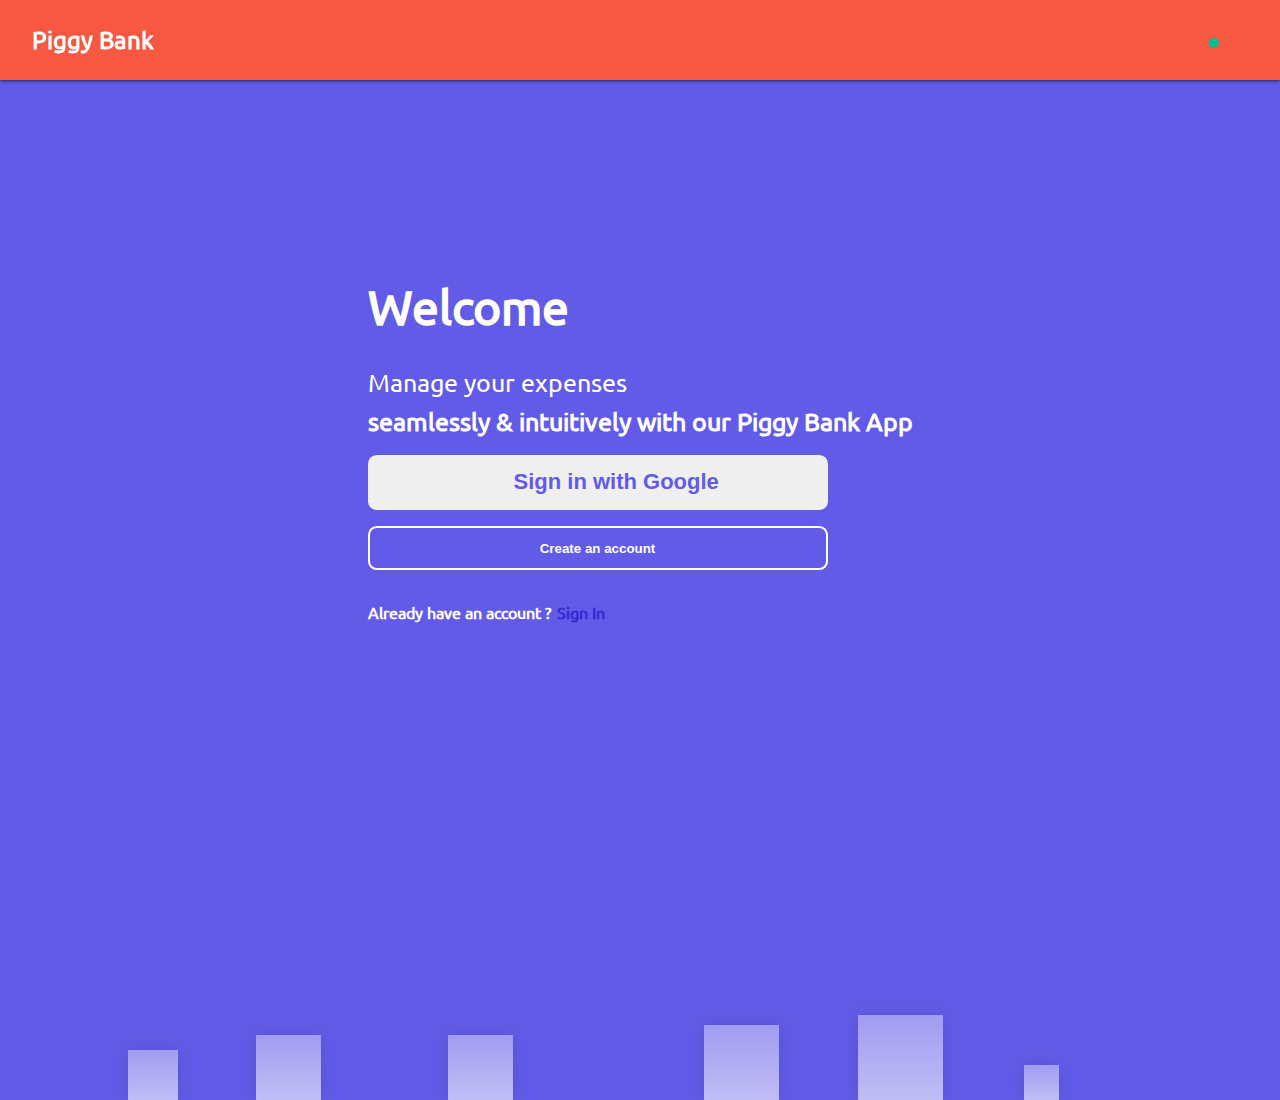
==== index.html @ ff628c9d "Files modified" ====
<!DOCTYPE html>
<html lang="en">

<head>
  <meta charset="UTF-8">
  <meta http-equiv="X-UA-Compatible" content="IE=edge">
  <meta name="viewport" content="width=device-width, initial-scale=1.0">
  <link rel="shortcut icon" href="./img/piggy-bank.svg" type="image/x-icon" />
  <link rel="stylesheet" href="../fontawesome-free-6.2.1-web/css/all.min.css">
  <link rel="stylesheet" href="./css/index.css">
  <script defer src="./js/index.js"></script>
  <title>Piggy Bank | Home Page</title>
</head>

<body>
  <div class="animation-container">
    <span></span>
    <span></span>
    <span></span>
    <span></span>
    <span></span>
    <span></span>
  </div>
<nav class="app-navigation">
  <div class="nav-container container grid">
    <div class="nav-logo">
      <span class="fa fa-piggy-bank"></span>
      <span class="logo-name">Piggy Bank</span>
    </div>

    <div class="notification-container">
      <span class="fas fa-bell notification-icon"></span>
      <button type="button" class="btn">
        <span class="fas fa-bars" id="open-btn"></span>
      </button>
    </div>
  </div>
</nav>

  <main class="App-demo" id="root">
    <div class="app-demo-container">
      <h1 class="demo-title">Welcome</h1>
      <p class="demo-text">
        <span class="light">Manage your expenses</span><br>
        <span class="bold">seamlessly & intuitively with our</span>
        <span class="fa fa-piggy-bank"></span>
        <span class="light-b">Piggy Bank App</span>
      </p>
      <div class="form-container">
        <form action="./sigin.html" faid="form">
          <div class="form-field">
            <button type="button" class="btn google">
              <span class="fab fa-google"></span>
              <span class="btn-text">Sign in with Google</span>
            </button>
          </div>
          <div class="form-field">
            <button type="button" class="btn create">
              <span class="btn-text">Create an account</span>
            </button>
          </div>
        </form>
        <p class="form-label">Already have an account ? <a href="./sigin.html">Sign In</a></p>
      </div>
    </div>
  </main>
</body>

</html>
---- css/index.css ----
@font-face {
  font-family: Ubuntu;
  src: url(../fonts/Ubuntu-Regular.ttf);
}

* {
  padding: 0;
  margin: 0;
  box-sizing: border-box;
  text-decoration: none;
}

:root {
  --container-width-lg: 70%;
  --container-width-xm: 100%;

  --color-primary: linear-gradient(#3127d3, #080624dd, #08053add);
  --color-success: #00bf8e;
  --color-warning: #f7c94b;
  --color-danger: #f75842;
  --color-white: hsl(0 100% 100%);
}

body {
  height: 100vh;
  background: #625be7;
  font-family: Ubuntu;
  position: relative;
  overflow: hidden;
}

.container {
  width: var(--container-width-lg);
  margin: 0 auto;
}

.grid {
  max-width: var(--container-width-xl);
  display: grid;
  grid-template-columns: 100%;
  grid-column-gap: 2rem;
  width: calc(100% - 1rem);
}

.App-demo {
  height: 100%;
  padding: 1rem;
  display: flex;
  flex-direction: column;
  justify-content: center;
  align-items: center;
}

/* NAV STYLING */
nav.app-navigation {
  height: 5rem;
  position: fixed;
  top: 0;
  width: 100%;
  background: var(--color-danger);
  box-shadow: 0 0 4px hsla(0 0% 0% / 2);
  z-index: 1;
}

.nav-container {
  height: 100%;
  width: 100%;
  padding: 1rem;
  display: flex;
  justify-content: space-between;
  align-items: center;
}

.nav-container .nav-logo {
  display: flex;
  justify-content: center;
  flex-shrink: 0;
  align-items: center;
  height: 100%;
  color: var(--color-white);
}

.nav-logo span.fa {
  font-size: 2.5em;
  color: #11cdd1;
  display: inline-block;
  text-shadow: 0 0 10px #000000;
}

.nav-logo span.logo-name {
  font-size: 1.5em;
  margin-left: 1rem;
  font-weight: 600;
}

.nav-container .notification-container {
  display: flex;
  align-items: center;
  margin-right: 1rem;
  gap: 2rem;
}

.notification-container span.notification-icon {
  font-size: 1.65em;
  position: relative;
  color: #eeee;
}

.notification-container span.notification-icon::after {
  content: "";
  position: absolute;
  top: -2px;
  right: -3px;
  height: 10px;
  width: 10px;
  border-radius: 50%;
  background: var(--color-success);
}

.notification-container button.btn {
  background: none;
  outline: none;
  border: none;
  font-size: 2em;
  cursor: pointer;
  font-weight: 600;
  color: var(--color-white);
}

/* MANI STYLING */

h1.demo-title {
  font-size: 2.5em;
  font-weight: 700;
  margin-bottom: 2rem;
  color: var(--color-white);
}

p.demo-text {
  margin-bottom: 1rem;
  word-wrap: break-word;
  color: var(--color-white);
  font-size: 1.4em;
}

p.demo-text span.bold {
  font-weight: 600;
}

p.demo-text span.light-b {
  font-weight: 600;
}

p.demo-text span.fa-piggy-bank {
  color: #f75842;
  font-size: 1.3em;
  text-shadow: 0 0 10px hsla(0 0% 0%);
}

.form-field button {
  width: 100%;
  padding: 0.95em 0;
  border-radius: 0.55rem;
  outline: none;
  border: none;
  font-weight: 700;
  margin-bottom: 1rem;
}

.form-field button.google {
  display: flex;
  align-items: center;
  text-align: center;
  gap: 4.5rem;
  color: #625be7;
  transition: all 400ms ease;
  border: 2px solid transparent;
}

.form-field button.create {
  background: transparent;
  border: 2px solid var(--color-white);
  color: var(--color-white);
  transition: all 400ms ease;
}

.form-field button>span.fab {
  font-size: 1.8em;
  margin-left: 4.5rem;
}

.form-container p.form-label {
  margin-top: 1rem;
  color: var(--color-white);
  font-weight: 600;
}

.form-container p.form-label>a {
  color: #3127d3;
  transition: all 500ms ease;
  margin-left: 2px;
}

.form-container p.form-label>a:hover {
  text-decoration: underline;
}

.form-container p.form-label>a:active {
  color: #f75842;
  text-decoration: underline;
}

@media screen and (max-width:375px) {
  .form-container {
    width: 350px
  }
}

@media screen and (min-width:376px) {
  .form-container {
    width: 360px
  }
}

@media screen and (min-width:768px) {
  h1.demo-title {
    font-size: 3em;
  }

  p.demo-text {
    font-size: 1.55em;
  }

  .form-container {
    width: 460px
  }

  .form-field button.google:hover {
    border-color: var(--color-white);
    background: transparent;
    color: var(--color-white);
  }

  .form-field button.create:hover {
    background: var(--color-white);
    border: 2px solid transparent;
    color: #625be7;
  }

  .form-field button.google>span.btn-text {
    font-size: 1.65em;
  }
}


.animation-container {
  display: flex;
  width: 100%;
  justify-content: space-between;
}

.animation-container span {
  display: block;
  position: absolute;
  bottom: -200px;
  height: 40px;
  width: 40px;
  background: linear-gradient(rgba(255, 255, 255, 0.4), rgba(255, 255, 255, 0.6));
  -webkit-backdrop-filter: blur(20px);
  backdrop-filter: blur(20px);
  box-shadow: 0 0 15px 0 rgba(0, 0, 0, 0.1);
  animation: bubbles 15s infinite linear;
  overflow: hidden;
}

.animation-container span::before {
  position: absolute;
  content: '';
  top: 0;
  bottom: 0;
  width: 40px;
  height: 100%;
  transform: skew(45deg) translateX(150px);
  background: rgba(0, 0, 0, 0.1);
  animation: Mirror 2s linear infinite;
}

@keyframes Mirror {
  100% {
    transform: translateX(-450px);
  }
}

.animation-container span:nth-child(1) {
  left: 10%;
  height: 50px;
  width: 50px;
  animation-delay: 0.4s;
}

.animation-container span:nth-child(2) {
  left: 20%;
  height: 65px;
  width: 65px;
  animation-delay: 0.6s;
}

.animation-container span:nth-child(3) {
  left: 35%;
  height: 65px;
  width: 65px;
  animation-delay: 0.1s;
}

.animation-container span:nth-child(4) {
  left: 55%;
  height: 75px;
  width: 75px;
  animation-delay: 0.9s;
}

.animation-container span:nth-child(5) {
  left: 67%;
  height: 85px;
  width: 85px;
  animation-delay: 0.3s;
}

.animation-container span:nth-child(6) {
  left: 80%;
  height: 35px;
  width: 35px;
  animation-delay: 0.55s;
}

@keyframes bubbles {
  0% {
    transform: translateY(0) rotate(0);
    opacity: 1;
    border-radius: 0;
  }

  10% {
    opacity: 1;
    border-radius: 0;
  }

  25% {
    opacity: 1;
    border-radius: 20%;
  }

  100% {
    transform: translateY(-120vh) rotate(720deg);
    opacity: 0;
    border-radius: 50%;
  }
}

animation-container span:nth-child(1):before {
  animation-delay: 2.5s;
}

animation-container span:nth-child(2):before {
  animation-delay: 3.51s;
}

animation-container span:nth-child(3)::before {
  animation-delay: 4.3s;
}

animation-container span:nth-child(4)::before {
  animation-delay: 4.5s;
}

animation-container span:nth-child(5)::before {
  animation-delay: 1s;
}

animation-container span:nth-child(6)::before {
  animation-delay: 1s;
}
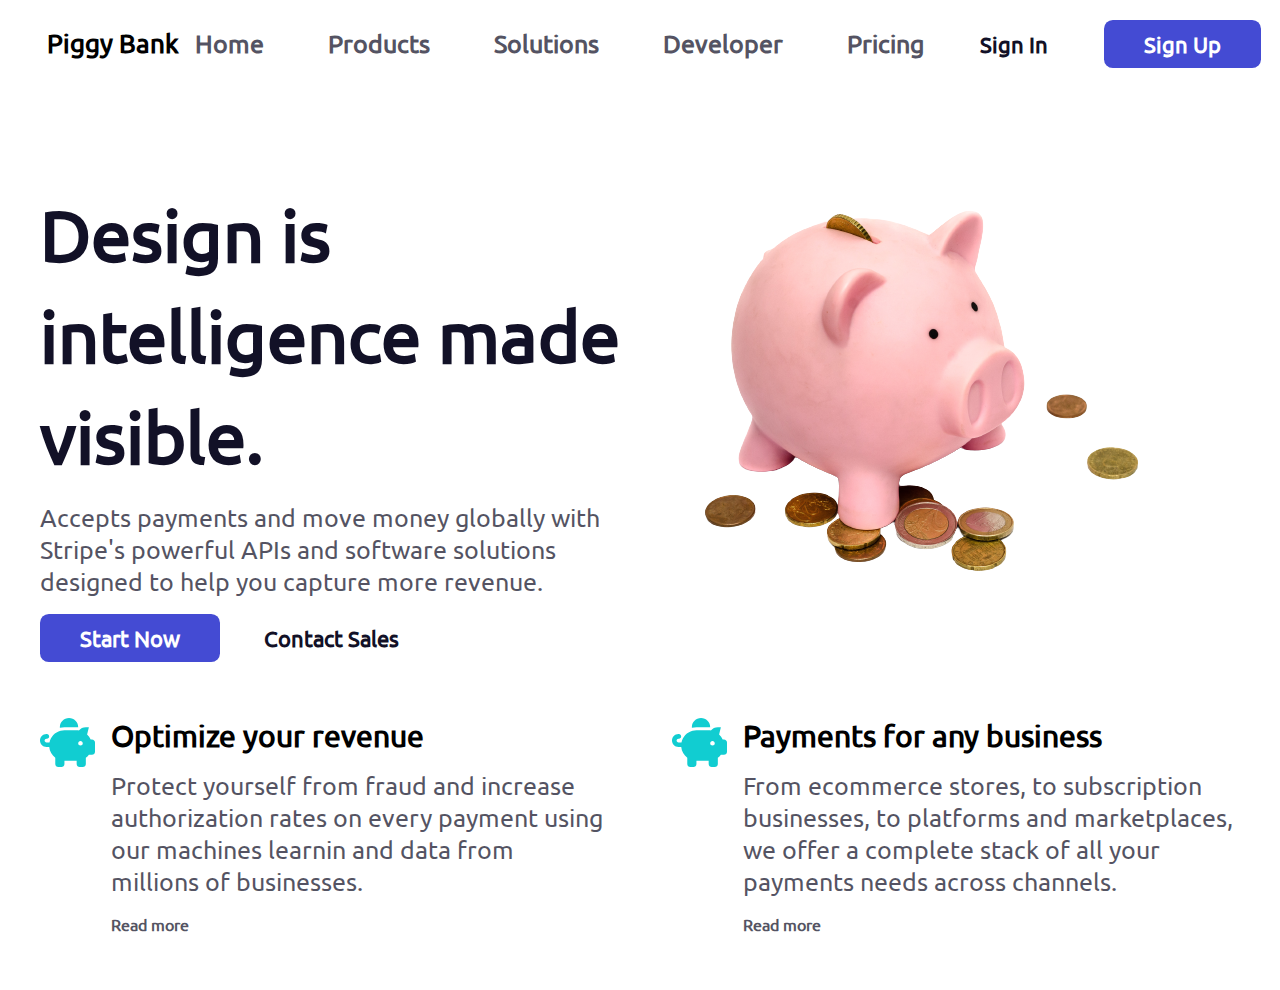
==== commit 26ee9126: "Piggy-01.png image file added and other files modified" ====
--- a/index.html
+++ b/index.html
@@ -2,68 +2,121 @@
 <html lang="en">
 
 <head>
-  <meta charset="UTF-8">
-  <meta http-equiv="X-UA-Compatible" content="IE=edge">
-  <meta name="viewport" content="width=device-width, initial-scale=1.0">
-  <link rel="shortcut icon" href="./img/piggy-bank.svg" type="image/x-icon" />
-  <link rel="stylesheet" href="../fontawesome-free-6.2.1-web/css/all.min.css">
-  <link rel="stylesheet" href="./css/index.css">
-  <script defer src="./js/index.js"></script>
-  <title>Piggy Bank | Home Page</title>
+	<meta charset="UTF-8">
+	<meta http-equiv="X-UA-Compatible" content="IE=edge">
+	<meta name="viewport" content="width=device-width, initial-scale=1.0">
+	<link rel="shortcut icon" href="./img/piggy-bank.svg" type="image/x-icon" />
+	<!--<script src="https://kit.fontawesome.com/643f8e5097.js" crossorigin="anonymous"></script>-->
+	<link rel="stylesheet" href="../fontawesome-free-6.2.1-web/css/all.min.css">
+	<link rel="stylesheet" href="./css/index.css">
+	<script defer type="module" src="./js/index.js"></script>
+	<title>Piggy Bank | Home Page</title>
 </head>
 
 <body>
-  <div class="animation-container">
-    <span></span>
-    <span></span>
-    <span></span>
-    <span></span>
-    <span></span>
-    <span></span>
-  </div>
-<nav class="app-navigation">
-  <div class="nav-container container grid">
-    <div class="nav-logo">
-      <span class="fa fa-piggy-bank"></span>
-      <span class="logo-name">Piggy Bank</span>
-    </div>
 
-    <div class="notification-container">
-      <span class="fas fa-bell notification-icon"></span>
-      <button type="button" class="btn">
-        <span class="fas fa-bars" id="open-btn"></span>
-      </button>
-    </div>
-  </div>
-</nav>
+	<section class="section-hero">
+		<nav class="app-navigation">
+			<div class="nav-container container">
+				<a class="nav-logo">
+					<span class="fa fa-piggy-bank"></span>
+					<span class="logo-name">Piggy Bank</span>
+				</a>
+				<div class="nav-menu-container">
+					<ul class="nav-menu" id="menu" aria-labelledby="menu">
+						<li class="nav-item">
+							<a href="#" class="nav-link active-link dropBtn">
+								<span class="link-name">Home</span>
+							</a>
+						</li>
+						<li class="nav-item">
+							<a href="#" class="nav-link">
+								<span class="link-name">Products</span>
+							</a>
+						</li>
+						<li class="nav-item">
+							<a href="#" class="nav-link">
+								<span class="link-name">Solutions</span>
+							</a>
+						</li>
+						<li class="nav-item">
+							<a href="#" class="nav-link">
+								<span class="link-name">Developer</span>
+							</a>
+						</li>
+						<li class="nav-item">
+							<a href="#" class="nav-link dropBtn">
+								<span class="link-name">Pricing</span>
+							</a>
+						</li>
+					</ul>
+					<span class="fas fa-xmark close-icon"></span>
+				</div>
+				<div class="nav-action">
+					<a href="./signIn.html" class="btn sign">Sign In</a>
+					<a href="signup.html" class="btn btn-primary">Sign Up</a>
+					<div class="notification-container">
+						<span class="fas fa-bars" id="open-btn"></span>
+					</div>
+				</div>
+			</div>
+		</nav>
 
-  <main class="App-demo" id="root">
-    <div class="app-demo-container">
-      <h1 class="demo-title">Welcome</h1>
-      <p class="demo-text">
-        <span class="light">Manage your expenses</span><br>
-        <span class="bold">seamlessly & intuitively with our</span>
-        <span class="fa fa-piggy-bank"></span>
-        <span class="light-b">Piggy Bank App</span>
-      </p>
-      <div class="form-container">
-        <form action="./sigin.html" faid="form">
-          <div class="form-field">
-            <button type="button" class="btn google">
-              <span class="fab fa-google"></span>
-              <span class="btn-text">Sign in with Google</span>
-            </button>
-          </div>
-          <div class="form-field">
-            <button type="button" class="btn create">
-              <span class="btn-text">Create an account</span>
-            </button>
-          </div>
-        </form>
-        <p class="form-label">Already have an account ? <a href="./sigin.html">Sign In</a></p>
-      </div>
-    </div>
-  </main>
+		<div class="container">
+			<div class="hero-container">
+				<div class="hero-content">
+					<h1 class="heading">
+						Design is intelligence made visible.
+					</h1>
+					<p class="paragraph">
+						Accepts payments and move money globally with Stripe's powerful APIs and software solutions designed to help
+						you capture more revenue.
+					</p>
+					<a href="#" class="btn btn-primary">Start Now</a>
+					<a href="#" class="btn btn-outline">Contact Sales</a>
+				</div>
+				<div class="hero-image">
+					<img src="./img/piggy-01.png" alt="piggy image">
+				</div>
+			</div>
+		</div>
+	</section>
+
+	<section id="features">
+		<div class="container">
+			<div class="features-container">
+				<div class="features-item">
+					<div>
+						<img src="./img/piggy-bank.svg" alt="image">
+					</div>
+					<div class="features-item-content">
+						<h3 class="features-item-heading">
+							Optimize your revenue
+						</h3>
+						<p class="paragraph">
+							Protect yourself from fraud and increase authorization rates on every payment using our machines learnin
+							and data from millions of businesses.
+						</p>
+						<a href="#" class="btn-secondary">Read more</a>
+					</div>
+				</div>
+				<div class="features-item">
+					<div>
+						<img src="./img/piggy-bank.svg" alt="image">
+					</div>
+					<div class="features-item-content">
+						<h3 class="features-item-heading">Payments for any business</h3>
+						<p class="paragraph">
+							From ecommerce stores, to subscription businesses, to platforms and marketplaces, we offer a complete
+							stack of all your payments needs across channels.
+						</p>
+						<a href="#" class="btn-secondary">Read more</a>
+					</div>
+				</div>
+			</div>
+		</div>
+	</section>
+
 </body>
 
 </html>
--- a/css/index.css
+++ b/css/index.css
@@ -8,375 +8,292 @@
   margin: 0;
   box-sizing: border-box;
   text-decoration: none;
+  list-style: none;
 }
 
 :root {
-  --container-width-lg: 70%;
+  --container-width-lg: 130rem;
+  --container-width-md: 60%;
   --container-width-xm: 100%;
-
-  --color-primary: linear-gradient(#3127d3, #080624dd, #08053add);
-  --color-success: #00bf8e;
+  --navigation-height: 5.5rem;
+  --color-primary: #444BD3;
+  --color-secondary: #4E8AF4;
   --color-warning: #f7c94b;
   --color-danger: #f75842;
+  --text-primary: #121127;
+  --text-secondary: rgba(18, 17, 39, 0.72);
   --color-white: hsl(0 100% 100%);
 }
 
 body {
   height: 100vh;
-  background: #625be7;
   font-family: Ubuntu;
   position: relative;
-  overflow: hidden;
 }
 
 .container {
-  width: var(--container-width-lg);
+  max-width: var(--container-width-lg);
   margin: 0 auto;
-}
-
-.grid {
-  max-width: var(--container-width-xl);
+  padding: 0 2.5rem;
+}
+
+.btn {
+  padding: 0.65rem 2.5rem;
+  display: inline-flex;
+  border-radius: 0.55rem;
+  font-size: 1.35em;
+  font-weight: 700;
+}
+
+.btn-primary {
+  background: var(--color-primary);
+  color: var(--color-white);
+}
+
+.btn-outline {
+  color: var(--text-primary);
+}
+
+.btn-secondary {
+  font-weight: 600;
+  color: var(--text-secondary);
+}
+
+.app-navigation {
+  height: var(--navigation-height);
+  padding: auto;
+}
+
+.nav-container {
+  display: flex;
+  align-items: center;
+  justify-content: space-between;
+  height: 100%;
+}
+
+.nav-container a.nav-logo {
+  display: inline-flex;
+  align-items: center;
+  flex-shrink: 0;
+  gap: 7px;
+}
+
+.nav-container a.nav-logo span {
+  font-size: 1.65em;
+  font-weight: 800;
+}
+
+.nav-container a.nav-logo>span.fa {
+  color: #444BD3;
+  font-size: 2.5em;
+}
+
+.nav-action {
+  display: flex;
+  align-items: center;
+  flex-shrink: 0;
+  gap: 1rem;
+}
+
+a.sign {
+  color: var(--text-primary);
+}
+
+.nav-action .notification-container {
+  display: flex;
+  gap: 1rem;
+  flex-shrink: 0;
+}
+
+.notification-container span#open-btn,
+.nav-menu-container span.close-icon {
+  display: none;
+}
+
+ul.nav-menu {
+  display: flex;
+  align-items: center;
+  gap: 2rem;
+}
+
+li.nav-item {
+  display: inline-flex;
+  margin: 0 1rem;
+}
+
+li.nav-item a.nav-link {
+  color: var(--text-secondary);
+  font-size: 1.55em;
+  font-weight: 800;
+}
+
+/* Hero Stylings */
+.hero-container {
+  margin-top: 6rem;
   display: grid;
-  grid-template-columns: 100%;
-  grid-column-gap: 2rem;
-  width: calc(100% - 1rem);
-}
-
-.App-demo {
-  height: 100%;
-  padding: 1rem;
-  display: flex;
-  flex-direction: column;
-  justify-content: center;
-  align-items: center;
-}
-
-/* NAV STYLING */
-nav.app-navigation {
-  height: 5rem;
-  position: fixed;
-  top: 0;
-  width: 100%;
-  background: var(--color-danger);
-  box-shadow: 0 0 4px hsla(0 0% 0% / 2);
-  z-index: 1;
-}
-
-.nav-container {
+  grid-template-columns: repeat(auto-fit, minmax(30rem, 1fr));
+  align-items: center;
+  gap: 1.5rem;
+}
+
+.heading {
+  font-size: 4.5rem;
+  font-weight: 700;
+  line-height: 6.3rem;
+  color: var(--text-primary);
+}
+
+.paragraph {
+  font-size: 1.55rem;
+  color: var(--text-secondary);
+  padding: 1rem 0;
+}
+
+.hero-image {
   height: 100%;
   width: 100%;
-  padding: 1rem;
-  display: flex;
-  justify-content: space-between;
-  align-items: center;
-}
-
-.nav-container .nav-logo {
-  display: flex;
-  justify-content: center;
-  flex-shrink: 0;
-  align-items: center;
-  height: 100%;
+}
+
+.features-container {
+  padding: 3.5rem 0;
+  display: grid;
+  grid-template-columns: repeat(auto-fit, minmax(20rem, 1fr));
+  gap: 4rem;
+}
+
+.features-item {
+  display: grid;
+  grid-template-columns: 1fr 9fr;
+  gap: 1rem;
+}
+
+.features-item h3 {
+  font-size: 1.85em;
+  font-weight: 600;
+}
+
+.nav-menu-container span.close-icon {
+  position: absolute;
+  top: 20px;
   color: var(--color-white);
-}
-
-.nav-logo span.fa {
-  font-size: 2.5em;
-  color: #11cdd1;
-  display: inline-block;
-  text-shadow: 0 0 10px #000000;
-}
-
-.nav-logo span.logo-name {
-  font-size: 1.5em;
-  margin-left: 1rem;
-  font-weight: 600;
-}
-
-.nav-container .notification-container {
-  display: flex;
-  align-items: center;
-  margin-right: 1rem;
-  gap: 2rem;
-}
-
-.notification-container span.notification-icon {
-  font-size: 1.65em;
-  position: relative;
-  color: #eeee;
-}
-
-.notification-container span.notification-icon::after {
-  content: "";
-  position: absolute;
-  top: -2px;
-  right: -3px;
-  height: 10px;
-  width: 10px;
-  border-radius: 50%;
-  background: var(--color-success);
-}
-
-.notification-container button.btn {
-  background: none;
-  outline: none;
-  border: none;
-  font-size: 2em;
-  cursor: pointer;
-  font-weight: 600;
-  color: var(--color-white);
-}
-
-/* MANI STYLING */
-
-h1.demo-title {
-  font-size: 2.5em;
-  font-weight: 700;
-  margin-bottom: 2rem;
-  color: var(--color-white);
-}
-
-p.demo-text {
-  margin-bottom: 1rem;
-  word-wrap: break-word;
-  color: var(--color-white);
-  font-size: 1.4em;
-}
-
-p.demo-text span.bold {
-  font-weight: 600;
-}
-
-p.demo-text span.light-b {
-  font-weight: 600;
-}
-
-p.demo-text span.fa-piggy-bank {
-  color: #f75842;
-  font-size: 1.3em;
-  text-shadow: 0 0 10px hsla(0 0% 0%);
-}
-
-.form-field button {
-  width: 100%;
-  padding: 0.95em 0;
-  border-radius: 0.55rem;
-  outline: none;
-  border: none;
-  font-weight: 700;
-  margin-bottom: 1rem;
-}
-
-.form-field button.google {
-  display: flex;
-  align-items: center;
-  text-align: center;
-  gap: 4.5rem;
-  color: #625be7;
-  transition: all 400ms ease;
-  border: 2px solid transparent;
-}
-
-.form-field button.create {
-  background: transparent;
-  border: 2px solid var(--color-white);
-  color: var(--color-white);
-  transition: all 400ms ease;
-}
-
-.form-field button>span.fab {
-  font-size: 1.8em;
-  margin-left: 4.5rem;
-}
-
-.form-container p.form-label {
-  margin-top: 1rem;
-  color: var(--color-white);
-  font-weight: 600;
-}
-
-.form-container p.form-label>a {
-  color: #3127d3;
-  transition: all 500ms ease;
-  margin-left: 2px;
-}
-
-.form-container p.form-label>a:hover {
-  text-decoration: underline;
-}
-
-.form-container p.form-label>a:active {
-  color: #f75842;
-  text-decoration: underline;
-}
-
-@media screen and (max-width:375px) {
-  .form-container {
-    width: 350px
-  }
-}
-
-@media screen and (min-width:376px) {
-  .form-container {
-    width: 360px
-  }
-}
-
-@media screen and (min-width:768px) {
-  h1.demo-title {
-    font-size: 3em;
-  }
-
-  p.demo-text {
+  right: 30px;
+}
+
+@media screen and (max-width:870px) {
+
+  .notification-container span#open-btn,
+  .nav-menu-container span.close-icon {
+    display: block;
+    font-size: 2.4em;
+    cursor: pointer;
+  }
+
+  .nav-menu-container {
+    position: fixed;
+    padding: 45px 10px;
+    top: 0;
+    left: -100%;
+    height: 100%;
+    width: 50%;
+    background: var(--text-primary);
+    transition: all 600ms ease;
+    overflow: hidden;
+  }
+
+  .nav-menu-container.active {
+    left: 0;
+    transition: all 600ms ease;
+  }
+
+  ul.nav-menu {
+    flex-direction: column;
+    align-items: flex-start;
+  }
+
+  .nav-menu-container.active li.nav-item {
+    opacity: 1;
+    margin-left: 30px;
+  }
+
+  li.nav-item {
+    display: block;
+    margin-top: 4rem;
+    text-align: center;
+    opacity: 0;
+    margin-left: 300px;
+    position: relative;
+    transition: all 600ms ease;
+  }
+
+  .nav-menu-container.active li.nav-item:nth-child(1) {
+    transition-delay: 1s;
+  }
+
+  .nav-menu-container.active li.nav-item:nth-child(2) {
+    transition-delay: 1.5s;
+  }
+
+  .nav-menu-container.active li.nav-item:nth-child(3) {
+    transition-delay: 2s;
+  }
+
+  .nav-menu-container.active li.nav-item:nth-child(4) {
+    transition-delay: 2.5s;
+  }
+
+  .nav-menu-container.active li.nav-item:nth-child(5) {
+    transition-delay: 3s;
+  }
+
+  li.nav-item::after {
+    position: absolute;
+    content: "";
+    top: 24px;
+    left: -100%;
+    right: 100%;
+    width: 0;
+    height: 0.25rem;
+    background: var(--color-danger);
+    transition: all 600ms ease;
+  }
+
+  li.nav-item:hover::after {
+    width: 100%;
+    left: 0;
+  }
+
+  li.nav-item a.nav-link {
+    color: var(--color-white);
     font-size: 1.55em;
-  }
-
-  .form-container {
-    width: 460px
-  }
-
-  .form-field button.google:hover {
-    border-color: var(--color-white);
-    background: transparent;
-    color: var(--color-white);
-  }
-
-  .form-field button.create:hover {
-    background: var(--color-white);
-    border: 2px solid transparent;
-    color: #625be7;
-  }
-
-  .form-field button.google>span.btn-text {
-    font-size: 1.65em;
-  }
-}
-
-
-.animation-container {
-  display: flex;
-  width: 100%;
-  justify-content: space-between;
-}
-
-.animation-container span {
-  display: block;
-  position: absolute;
-  bottom: -200px;
-  height: 40px;
-  width: 40px;
-  background: linear-gradient(rgba(255, 255, 255, 0.4), rgba(255, 255, 255, 0.6));
-  -webkit-backdrop-filter: blur(20px);
-  backdrop-filter: blur(20px);
-  box-shadow: 0 0 15px 0 rgba(0, 0, 0, 0.1);
-  animation: bubbles 15s infinite linear;
-  overflow: hidden;
-}
-
-.animation-container span::before {
-  position: absolute;
-  content: '';
-  top: 0;
-  bottom: 0;
-  width: 40px;
-  height: 100%;
-  transform: skew(45deg) translateX(150px);
-  background: rgba(0, 0, 0, 0.1);
-  animation: Mirror 2s linear infinite;
-}
-
-@keyframes Mirror {
-  100% {
-    transform: translateX(-450px);
-  }
-}
-
-.animation-container span:nth-child(1) {
-  left: 10%;
-  height: 50px;
-  width: 50px;
-  animation-delay: 0.4s;
-}
-
-.animation-container span:nth-child(2) {
-  left: 20%;
-  height: 65px;
-  width: 65px;
-  animation-delay: 0.6s;
-}
-
-.animation-container span:nth-child(3) {
-  left: 35%;
-  height: 65px;
-  width: 65px;
-  animation-delay: 0.1s;
-}
-
-.animation-container span:nth-child(4) {
-  left: 55%;
-  height: 75px;
-  width: 75px;
-  animation-delay: 0.9s;
-}
-
-.animation-container span:nth-child(5) {
-  left: 67%;
-  height: 85px;
-  width: 85px;
-  animation-delay: 0.3s;
-}
-
-.animation-container span:nth-child(6) {
-  left: 80%;
-  height: 35px;
-  width: 35px;
-  animation-delay: 0.55s;
-}
-
-@keyframes bubbles {
-  0% {
-    transform: translateY(0) rotate(0);
-    opacity: 1;
-    border-radius: 0;
-  }
-
-  10% {
-    opacity: 1;
-    border-radius: 0;
-  }
-
-  25% {
-    opacity: 1;
-    border-radius: 20%;
-  }
-
-  100% {
-    transform: translateY(-120vh) rotate(720deg);
-    opacity: 0;
-    border-radius: 50%;
-  }
-}
-
-animation-container span:nth-child(1):before {
-  animation-delay: 2.5s;
-}
-
-animation-container span:nth-child(2):before {
-  animation-delay: 3.51s;
-}
-
-animation-container span:nth-child(3)::before {
-  animation-delay: 4.3s;
-}
-
-animation-container span:nth-child(4)::before {
-  animation-delay: 4.5s;
-}
-
-animation-container span:nth-child(5)::before {
-  animation-delay: 1s;
-}
-
-animation-container span:nth-child(6)::before {
-  animation-delay: 1s;
-}
+    font-weight: 800;
+  }
+
+  .hero-container {
+    grid-template-columns: 1fr;
+  }
+
+  .hero-image {
+    grid-row: 1;
+    text-align: center;
+  }
+
+  .hero-image img {
+    width: 45rem;
+    height: auto;
+  }
+}
+
+@media screen and (max-width:425px) {
+  .nav-container {
+    gap: 8.5rem;
+  }
+
+  .heading {
+    font-size: 3rem;
+    line-height: 4.2rem;
+  }
+
+  .features-container .features-item{
+    width: 43rem;
+  }
+}
